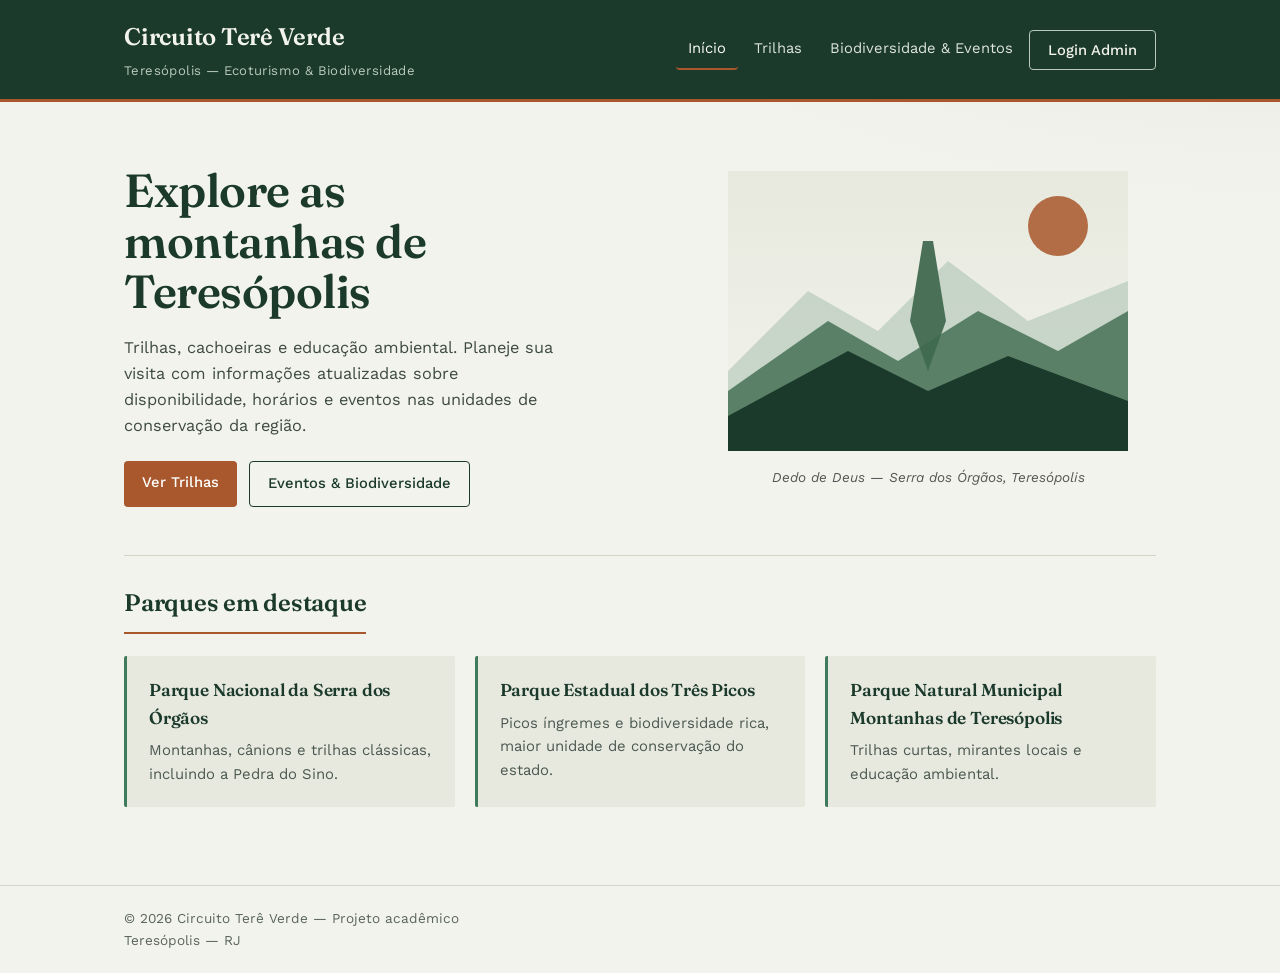
==== index.html @ c06bee24 "Replace image with SVG for 'Dedo de Deus' Replaced image with SVG representation of 'Dedo de Deus' a" ====
<!DOCTYPE html>
<html lang="pt-BR">
<head>
<meta charset="UTF-8" />
<meta name="viewport" content="width=device-width, initial-scale=1.0" />
<title>Circuito Terê Verde</title>
<link rel="stylesheet" href="css/style.css" />
<script defer src="js/main.js"></script>
</head>
<body>
<header class="site-header">
  <div class="container header-inner">
    <div class="brand">
      <h1>Circuito Terê Verde</h1>
      <p class="subtitle">Teresópolis — Ecoturismo &amp; Biodiversidade</p>
    </div>
    <nav class="nav">
      <a href="index.html" class="nav-link ativo">Início</a>
      <a href="trilhas.html" class="nav-link">Trilhas</a>
      <a href="biodiversidade.html" class="nav-link">Biodiversidade &amp; Eventos</a>
      <button id="openLogin" class="btn login-btn">Login Admin</button>
    </nav>
  </div>
</header>
<main class="container">
  <section class="hero">
    <div class="hero-left">
      <h2>Explore as montanhas de Teresópolis</h2>
      <p>Trilhas, cachoeiras e educação ambiental. Planeje sua visita com informações atualizadas sobre disponibilidade, horários e eventos nas unidades de conservação da região.</p>
      <div class="actions">
        <a href="trilhas.html" class="btn primary">Ver Trilhas</a>
        <a href="biodiversidade.html" class="btn ghost">Eventos &amp; Biodiversidade</a>
      </div>
    </div>
    <div class="hero-image">
      <!-- Desenho do Dedo de Deus — não precisa de arquivo externo -->
      <svg width="100%" height="280" viewBox="0 0 400 280" xmlns="http://www.w3.org/2000/svg">
        <defs>
          <linearGradient id="ceu" x1="0" y1="0" x2="0" y2="1">
            <stop offset="0%" stop-color="#e7e9de"/>
            <stop offset="100%" stop-color="#f2f3ec"/>
          </linearGradient>
        </defs>
        <rect width="400" height="280" fill="url(#ceu)"/>
        <circle cx="330" cy="55" r="30" fill="#a8582c" opacity="0.85"/>
        <polygon points="0,200 80,120 150,160 220,90 300,150 400,110 400,280 0,280" fill="#8fae9b" opacity="0.4"/>
        <!-- Dedo de Deus em destaque -->
        <polygon points="195,70 205,70 218,150 200,200 182,150" fill="#4a7058"/>
        <polygon points="0,220 100,150 170,190 250,140 330,180 400,140 400,280 0,280" fill="#3f6b4f" opacity="0.8"/>
        <polygon points="0,245 120,180 200,220 280,185 400,230 400,280 0,280" fill="#1b3a2b"/>
      </svg>
      <p style="text-align:center; font-size:0.85rem; color:#555; margin-top:0.5rem; font-style:italic;">
        Dedo de Deus — Serra dos Órgãos, Teresópolis
      </p>
    </div>
  </section>
  <section class="section">
    <h3>Parques em destaque</h3>
    <div class="cards">
      <article class="card">
        <h4>Parque Nacional da Serra dos Órgãos</h4>
        <p>Montanhas, cânions e trilhas clássicas, incluindo a Pedra do Sino.</p>
      </article>
      <article class="card">
        <h4>Parque Estadual dos Três Picos</h4>
        <p>Picos íngremes e biodiversidade rica, maior unidade de conservação do estado.</p>
      </article>
      <article class="card">
        <h4>Parque Natural Municipal Montanhas de Teresópolis</h4>
        <p>Trilhas curtas, mirantes locais e educação ambiental.</p>
      </article>
    </div>
  </section>
</main>
<footer class="site-footer">
  <div class="container">
    <div>© 2026 Circuito Terê Verde — Projeto acadêmico</div>
    <div>Teresópolis — RJ</div>
  </div>
</footer>
<div id="loginModal" class="modal" aria-hidden="true">
  <div class="modal-panel">
    <button id="closeLogin" class="modal-close" aria-label="Fechar">&times;</button>
    <h3>Acesso Administrativo</h3>
    <p class="muted">Área restrita para administradores do Circuito Terê Verde.</p>
    <input id="email" type="email" placeholder="Email" autocomplete="username" />
    <input id="senha" type="password" placeholder="Senha" autocomplete="current-password" />
    <div class="modal-actions">
      <button id="loginBtn" class="btn primary">Entrar</button>
      <button id="cancelLogin" class="btn ghost">Cancelar</button>
    </div>
    <p id="loginMsg" class="erro"></p>
    <p class="muted">⚠️ Demonstração acadêmica: este login roda só no navegador.</p>
  </div>
</div>
</body>
</html>
---- css/style.css ----
@import url('https://fonts.googleapis.com/css2?family=Fraunces:ital,opsz,wght@0,9..144,400;0,9..144,600;0,9..144,700;1,9..144,500&family=Work+Sans:wght@400;500;600&display=swap');

:root {
  --pinheiro: #1b3a2b;
  --trilha: #3f7a5d;
  --terracota: #a8582c;
  --neblina: #5c7a8a;
  --papel: #f2f3ec;
  --papel-alt: #e7e9de;
  --tinta: #17231c;
  --linha: #d3d6c7;
  --ok: #3f7a5d;
  --atencao: #a8582c;
  --alerta: #a13b2b;
}

* { box-sizing: border-box; }

body {
  margin: 0;
  font-family: "Work Sans", system-ui, sans-serif;
  color: var(--tinta);
  background:
    radial-gradient(1200px 500px at 100% -10%, rgba(63,122,93,0.08), transparent 60%),
    var(--papel);
  line-height: 1.6;
}

h1, h2, h3, h4 {
  font-family: "Fraunces", Georgia, serif;
  font-weight: 600;
  margin: 0;
  color: var(--pinheiro);
  letter-spacing: -0.01em;
}

.container {
  max-width: 1080px;
  margin: 0 auto;
  padding: 0 24px;
}

/* Header */
.site-header {
  background: var(--pinheiro);
  border-bottom: 3px solid var(--terracota);
}

.header-inner {
  display: flex;
  align-items: center;
  justify-content: space-between;
  flex-wrap: wrap;
  padding: 18px 24px;
  gap: 14px;
}

.brand h1 { font-size: 1.5rem; color: #f2f3ec; }
.subtitle {
  margin: 4px 0 0;
  font-size: 0.82rem;
  color: #b9c9bd;
  font-family: "Work Sans", sans-serif;
  letter-spacing: 0.03em;
}

.nav { display: flex; align-items: center; gap: 4px; flex-wrap: wrap; }

.nav-link {
  color: #dfe6df;
  text-decoration: none;
  padding: 8px 12px;
  border-radius: 4px;
  font-size: 0.92rem;
  border-bottom: 2px solid transparent;
  transition: border-color 0.15s ease, color 0.15s ease;
}
.nav-link:hover { color: #fff; }
.nav-link.ativo { color: #fff; border-bottom-color: var(--terracota); }

.btn {
  border: none;
  border-radius: 4px;
  padding: 10px 18px;
  font-size: 0.92rem;
  font-family: "Work Sans", sans-serif;
  font-weight: 500;
  cursor: pointer;
  text-decoration: none;
  display: inline-block;
  transition: transform 0.12s ease, box-shadow 0.12s ease;
}
.btn.primary { background: var(--terracota); color: #fff; }
.btn.primary:hover { background: #8f4a24; }
.btn.ghost { background: transparent; border: 1.5px solid var(--pinheiro); color: var(--pinheiro); }
.btn.ghost:hover { background: rgba(27,58,43,0.06); }
.btn.login-btn { background: transparent; border: 1.5px solid #b9c9bd; color: #f2f3ec; }
.btn.login-btn:hover { border-color: var(--terracota); color: #fff; }
.btn.danger { background: #fff; color: var(--alerta); border: 1px solid var(--alerta); }
.btn.small { padding: 5px 10px; font-size: 0.8rem; }

/* Hero */
.hero {
  display: flex;
  gap: 40px;
  align-items: center;
  padding: 64px 0 48px;
  flex-wrap: wrap;
  position: relative;
}
.hero-left { flex: 1 1 380px; }
.hero-left h2 {
  font-size: clamp(2.1rem, 4vw, 2.9rem);
  line-height: 1.08;
  margin-bottom: 18px;
  max-width: 11ch;
}
.hero-left p {
  max-width: 46ch;
  color: #3d4a41;
  font-size: 1.02rem;
}
.hero-image { flex: 1 1 300px; text-align: center; }
.hero-image img { max-width: 100%; filter: drop-shadow(0 12px 24px rgba(27,58,43,0.18)); }
.actions { display: flex; gap: 12px; margin-top: 22px; flex-wrap: wrap; }

.section { padding: 28px 0 48px; border-top: 1px solid var(--linha); }
.section h3 {
  font-size: 1.5rem;
  margin-bottom: 22px;
  padding-bottom: 10px;
  border-bottom: 2px solid var(--terracota);
  display: inline-block;
}

.cards {
  display: grid;
  grid-template-columns: repeat(auto-fit, minmax(240px, 1fr));
  gap: 20px;
}
.card {
  background: var(--papel-alt);
  border-left: 3px solid var(--trilha);
  border-radius: 2px;
  padding: 20px 22px;
}
.card h4 { font-size: 1.08rem; margin: 0 0 8px; }
.card p { margin: 0; color: #4b5850; font-size: 0.93rem; }

/* Badge de disponibilidade */
.badge {
  display: inline-block;
  padding: 4px 12px;
  border-radius: 3px;
  font-size: 0.76rem;
  font-weight: 600;
  font-family: "Work Sans", sans-serif;
  letter-spacing: 0.02em;
}
.badge.disponivel { background: #dfeee4; color: #235c3f; }
.badge.manutencao, .badge.lotado { background: #f3e3d3; color: #7a4620; }
.badge.fechado, .badge.cancelado { background: #f2dcd8; color: #8a2f20; }

/* Listas de trilhas/eventos (páginas públicas) */
.list-item {
  background: #fff;
  border: 1px solid var(--linha);
  border-left: 3px solid var(--neblina);
  border-radius: 2px;
  padding: 18px 20px;
  margin-bottom: 14px;
  display: flex;
  justify-content: space-between;
  gap: 14px;
  flex-wrap: wrap;
}
.list-item-foto {
  width: 88px;
  height: 88px;
  object-fit: cover;
  border-radius: 2px;
  border: 1px solid var(--linha);
  flex-shrink: 0;
}
.list-item .info { flex: 1 1 200px; }
.list-item .info h4 { margin: 0 0 4px; font-size: 1.05rem; }
.list-item .info .descricao { font-size: 0.88rem; margin-top: 6px; color: #4b5850; }
.list-item .info .saiba-mais {
  display: inline-block;
  margin-top: 8px;
  font-size: 0.85rem;
  color: var(--terracota);
  text-decoration: none;
  font-weight: 500;
}
.list-item .info .saiba-mais:hover { text-decoration: underline; }
.list-item .info p { margin: 2px 0; color: #5a655d; font-size: 0.9rem; }
.list-item .status { text-align: right; }
.list-item .status .horario { display: block; font-size: 0.82rem; color: #5a655d; margin-top: 8px; }

.empty-msg { color: #5a655d; font-style: italic; }

/* Admin */
.admin-table {
  width: 100%;
  border-collapse: collapse;
  background: #fff;
  border: 1px solid var(--linha);
  border-radius: 2px;
  overflow: hidden;
  margin-bottom: 30px;
}
.admin-table th, .admin-table td {
  text-align: left;
  padding: 11px 14px;
  border-bottom: 1px solid var(--linha);
  font-size: 0.9rem;
}
.admin-table th {
  background: var(--pinheiro);
  color: #e7e9de;
  font-family: "Work Sans", sans-serif;
  font-weight: 500;
  font-size: 0.82rem;
  letter-spacing: 0.03em;
}
.admin-actions { display: flex; gap: 10px; margin: 12px 0 34px; }

.aviso-seguranca {
  background: #f3e3d3;
  border-left: 3px solid var(--terracota);
  color: #6b4020;
  padding: 14px 18px;
  border-radius: 2px;
  font-size: 0.85rem;
  margin-bottom: 24px;
}

/* Modal */
.modal {
  position: fixed;
  inset: 0;
  background: rgba(23,35,28,0.55);
  display: none;
  align-items: center;
  justify-content: center;
  padding: 16px;
  z-index: 50;
}
.modal[aria-hidden="false"] { display: flex; }
.modal-panel {
  background: var(--papel);
  border-top: 3px solid var(--terracota);
  border-radius: 2px;
  padding: 26px;
  width: 100%;
  max-width: 380px;
  position: relative;
}
.modal-close {
  position: absolute;
  top: 12px;
  right: 14px;
  background: none;
  border: none;
  font-size: 1.3rem;
  cursor: pointer;
  color: var(--pinheiro);
}
.modal input, .modal select {
  width: 100%;
  padding: 10px 12px;
  margin: 8px 0;
  border: 1px solid var(--linha);
  border-radius: 3px;
  font-size: 0.9rem;
  font-family: "Work Sans", sans-serif;
  background: #fff;
}
.modal label { font-size: 0.83rem; color: #5a655d; display: block; margin-top: 10px; }
.modal-actions { display: flex; gap: 10px; margin-top: 14px; }
.muted { color: #5a655d; font-size: 0.85rem; }
.erro { color: var(--alerta); font-size: 0.85rem; min-height: 18px; }

.site-footer {
  border-top: 1px solid var(--linha);
  padding: 22px 0;
  color: #5a655d;
  font-size: 0.85rem;
  margin-top: 30px;
}
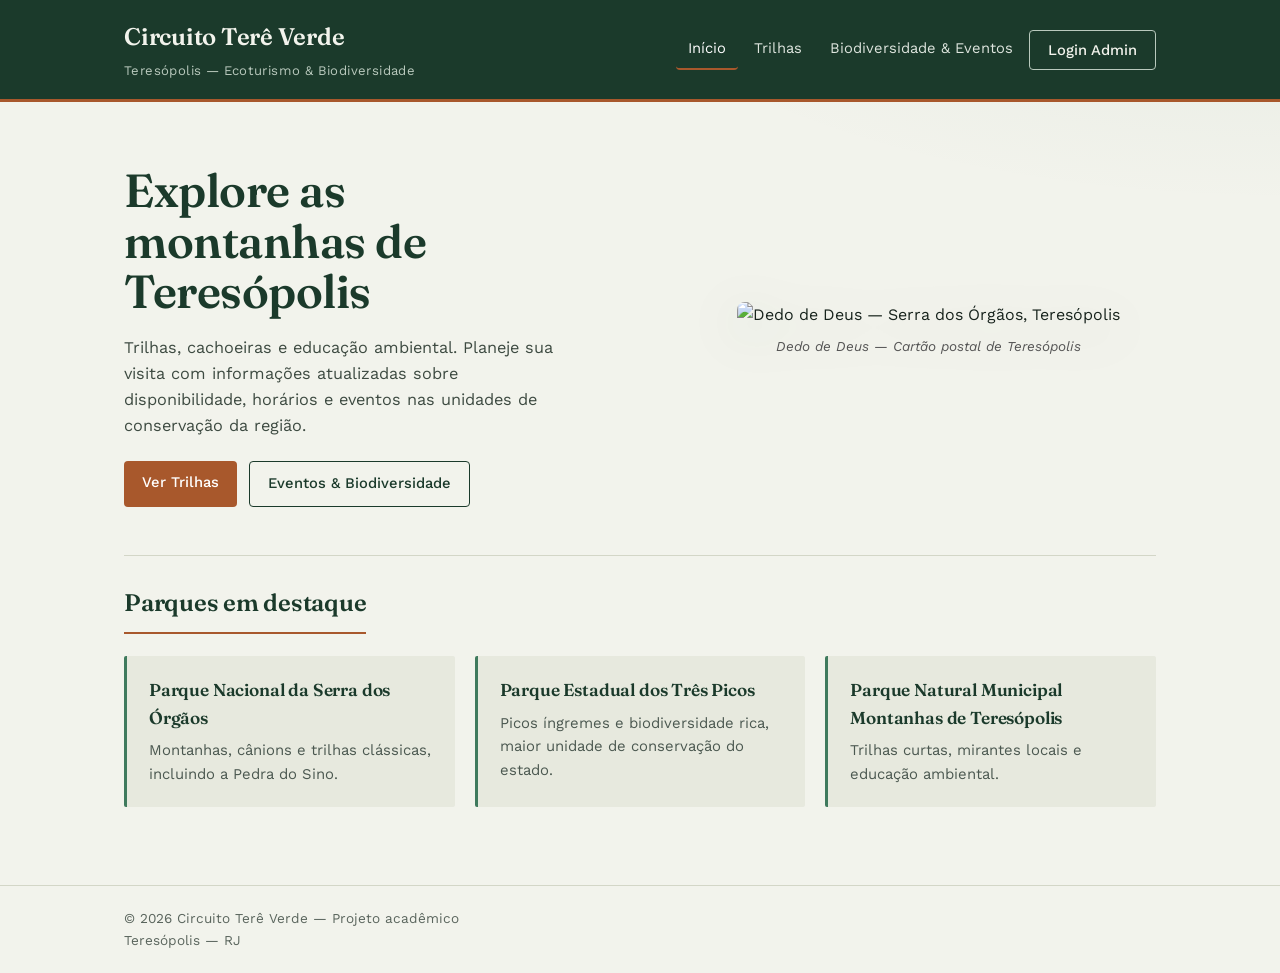
==== commit 3f6cfeab: "Replace SVG with image of Dedo de Deus Replaced SVG graphic with an image of Dedo de Deus and update" ====
--- a/index.html
+++ b/index.html
@@ -33,24 +33,12 @@
       </div>
     </div>
     <div class="hero-image">
-      <!-- Desenho do Dedo de Deus — não precisa de arquivo externo -->
-      <svg width="100%" height="280" viewBox="0 0 400 280" xmlns="http://www.w3.org/2000/svg">
-        <defs>
-          <linearGradient id="ceu" x1="0" y1="0" x2="0" y2="1">
-            <stop offset="0%" stop-color="#e7e9de"/>
-            <stop offset="100%" stop-color="#f2f3ec"/>
-          </linearGradient>
-        </defs>
-        <rect width="400" height="280" fill="url(#ceu)"/>
-        <circle cx="330" cy="55" r="30" fill="#a8582c" opacity="0.85"/>
-        <polygon points="0,200 80,120 150,160 220,90 300,150 400,110 400,280 0,280" fill="#8fae9b" opacity="0.4"/>
-        <!-- Dedo de Deus em destaque -->
-        <polygon points="195,70 205,70 218,150 200,200 182,150" fill="#4a7058"/>
-        <polygon points="0,220 100,150 170,190 250,140 330,180 400,140 400,280 0,280" fill="#3f6b4f" opacity="0.8"/>
-        <polygon points="0,245 120,180 200,220 280,185 400,230 400,280 0,280" fill="#1b3a2b"/>
-      </svg>
+      <img 
+        src="https://upload.wikimedia.org/wikipedia/commons/7/7c/Dedo_de_Deus_Teresopolis_RJ.jpg"
+        alt="Dedo de Deus — Serra dos Órgãos, Teresópolis"
+        style="width: 100%; height: auto; border-radius: 8px;">
       <p style="text-align:center; font-size:0.85rem; color:#555; margin-top:0.5rem; font-style:italic;">
-        Dedo de Deus — Serra dos Órgãos, Teresópolis
+        Dedo de Deus — Cartão postal de Teresópolis
       </p>
     </div>
   </section>
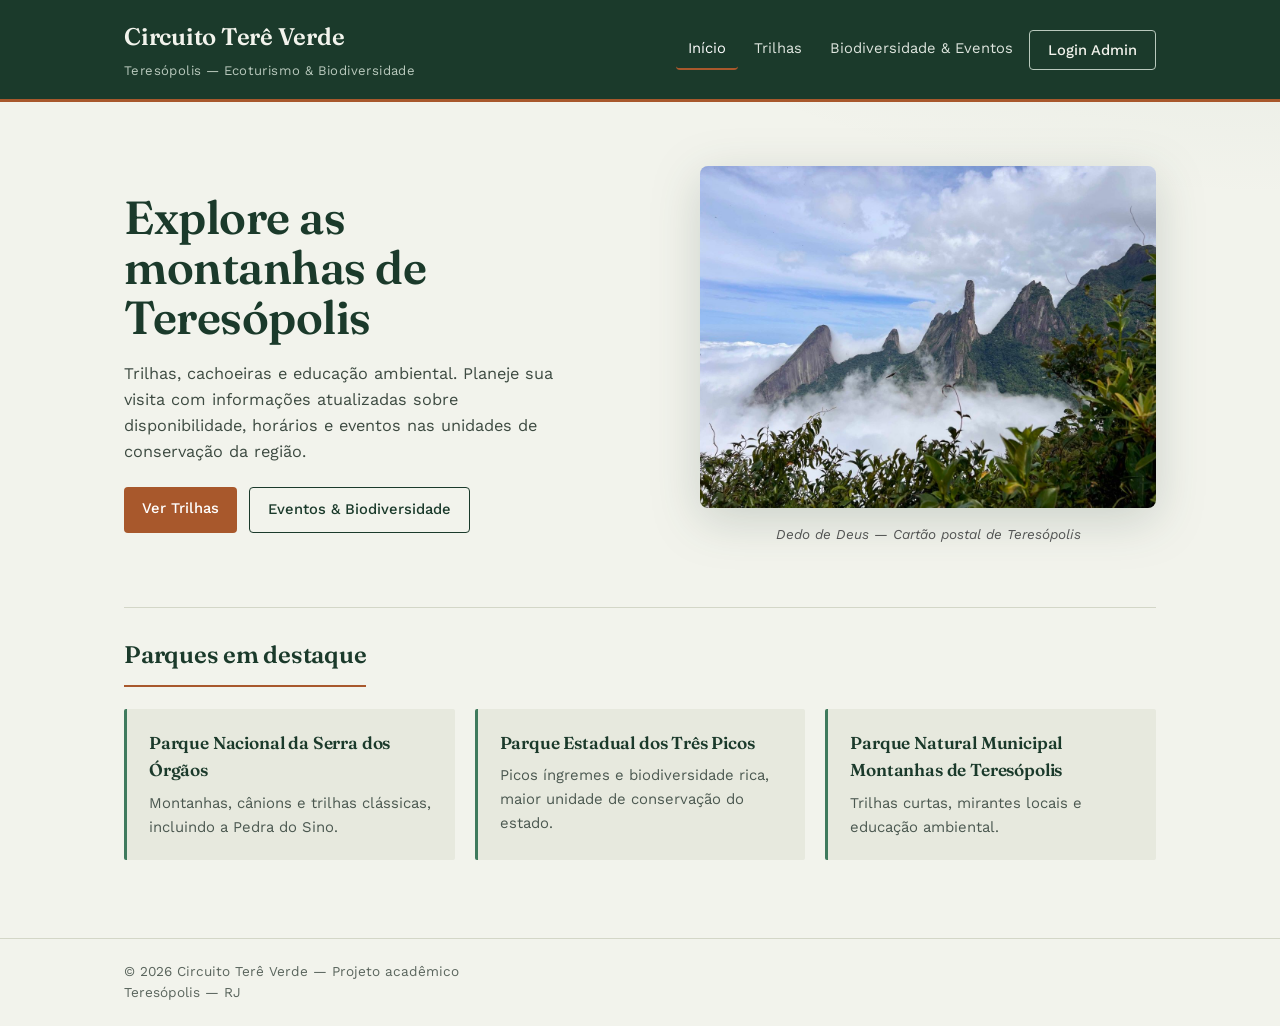
==== commit e2fe17fd: "Update index.html" ====
--- a/index.html
+++ b/index.html
@@ -34,7 +34,7 @@
     </div>
     <div class="hero-image">
       <img 
-        src="https://upload.wikimedia.org/wikipedia/commons/7/7c/Dedo_de_Deus_Teresopolis_RJ.jpg"
+        src="images/dedo-de-deus.jpg"
         alt="Dedo de Deus — Serra dos Órgãos, Teresópolis"
         style="width: 100%; height: auto; border-radius: 8px;">
       <p style="text-align:center; font-size:0.85rem; color:#555; margin-top:0.5rem; font-style:italic;">
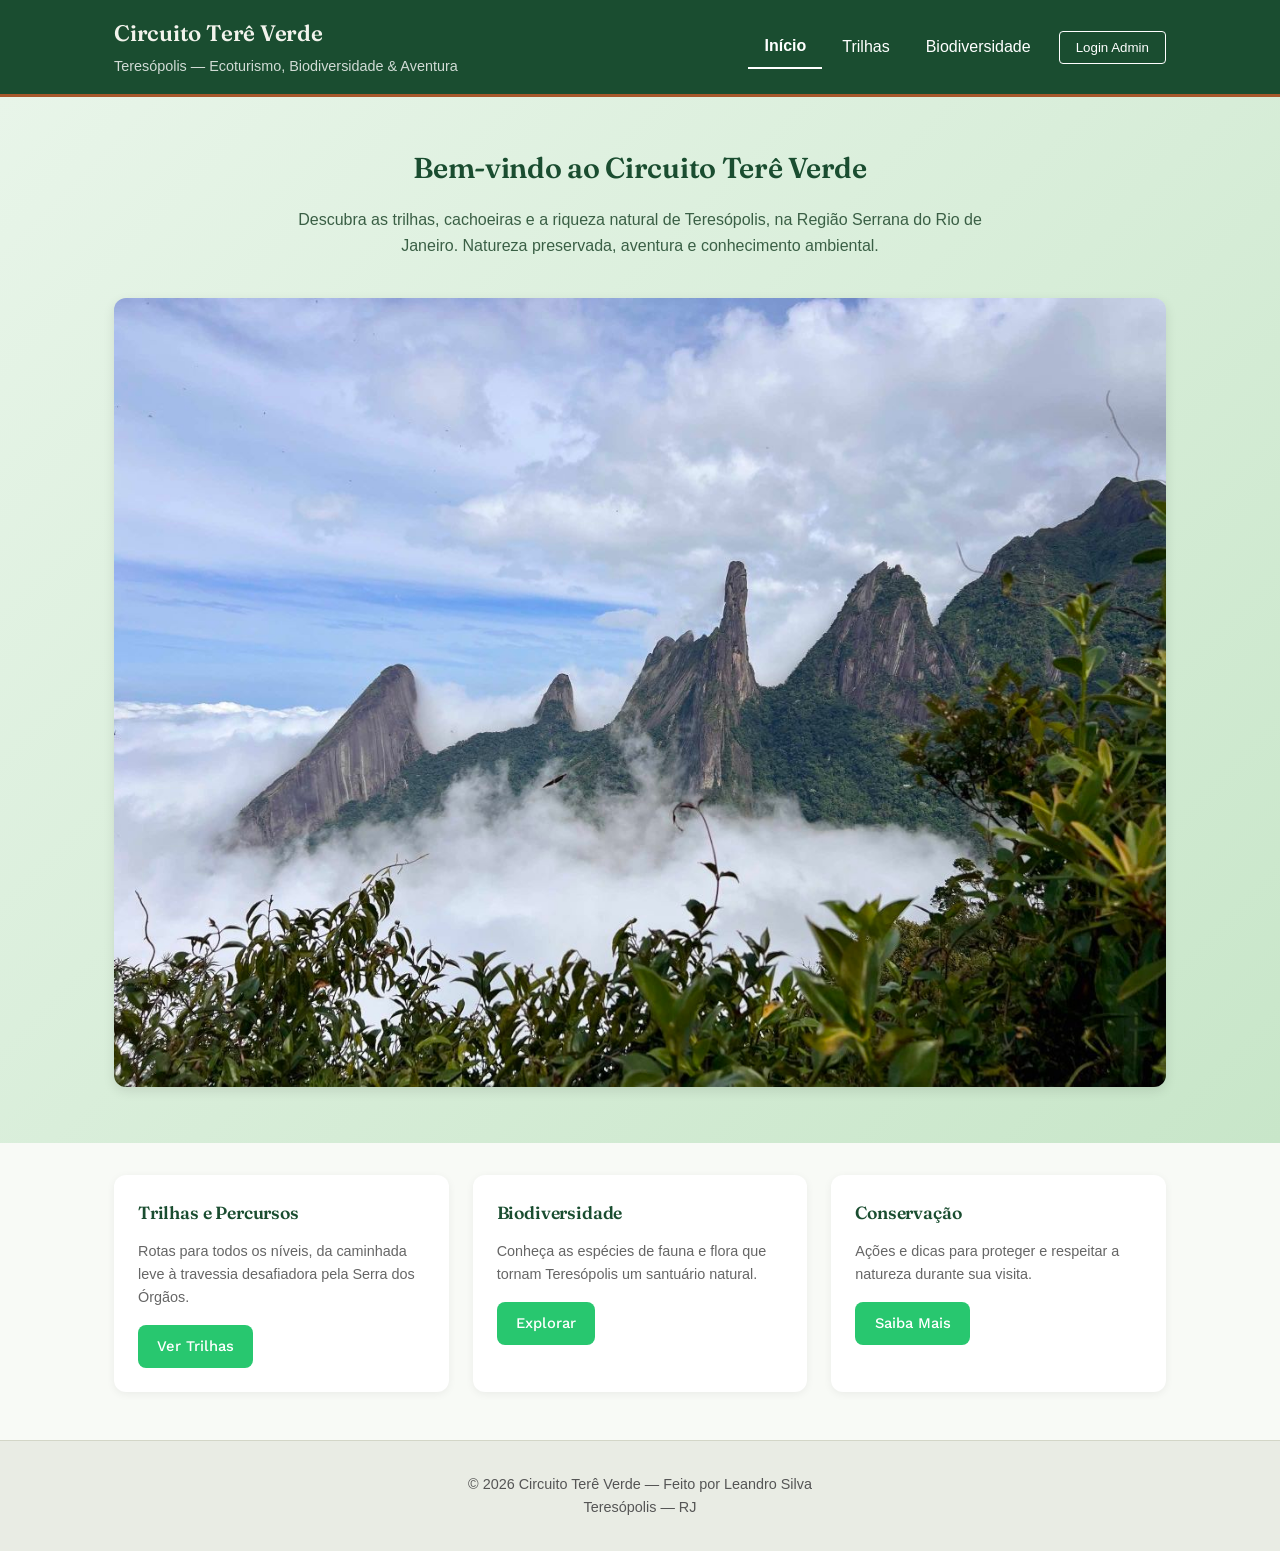
==== commit 96b12b0c: "Update index.html" ====
--- a/index.html
+++ b/index.html
@@ -3,83 +3,194 @@
 <head>
 <meta charset="UTF-8" />
 <meta name="viewport" content="width=device-width, initial-scale=1.0" />
+<!-- PWA - Manifesto e cor do tema -->
+<link rel="manifest" href="manifest.json">
+<meta name="theme-color" content="#1a4d30">
+<!-- Fim PWA -->
 <title>Circuito Terê Verde</title>
 <link rel="stylesheet" href="css/style.css" />
 <script defer src="js/main.js"></script>
+<style>
+* {
+  margin: 0;
+  padding: 0;
+  box-sizing: border-box;
+  font-family: 'Segoe UI', Roboto, sans-serif;
+}
+body {
+  background-color: #f8faf6;
+  color: #1f2e25;
+  line-height: 1.6;
+}
+.container {
+  max-width: 1100px;
+  margin: 0 auto;
+  padding: 0 1.5rem;
+}
+.site-header {
+  background-color: #1a4d30;
+  color: white;
+  padding: 1rem 0;
+}
+.header-inner {
+  display: flex;
+  justify-content: space-between;
+  align-items: center;
+  flex-wrap: wrap;
+  gap: 1rem;
+}
+.brand h1 {
+  font-size: 1.4rem;
+  margin-bottom: 0.2rem;
+}
+.brand p {
+  font-size: 0.9rem;
+  opacity: 0.8;
+}
+.nav a {
+  color: white;
+  text-decoration: none;
+  padding: 0.5rem 1rem;
+  display: inline-block;
+}
+.nav a.ativo {
+  border-bottom: 2px solid #fff;
+  font-weight: bold;
+}
+.nav button {
+  background: transparent;
+  border: 1px solid white;
+  color: white;
+  padding: 0.5rem 1rem;
+  border-radius: 4px;
+  cursor: pointer;
+  margin-left: 0.5rem;
+}
+
+.hero {
+  padding: 3rem 1rem;
+  text-align: center;
+  background: linear-gradient(135deg, #e8f5e9 0%, #c8e6c9 100%);
+  margin-bottom: 2rem;
+}
+.hero h2 {
+  font-size: 1.8rem;
+  color: #1a4d30;
+  margin-bottom: 1rem;
+}
+.hero p {
+  font-size: 1rem;
+  color: #3a5f45;
+  max-width: 700px;
+  margin: 0 auto 1.5rem;
+}
+.hero-img {
+  max-width: 100%;
+  height: auto;
+  border-radius: 12px;
+  box-shadow: 0 4px 12px rgba(0,0,0,0.1);
+  margin-top: 1rem;
+}
+
+.destaques {
+  display: grid;
+  grid-template-columns: repeat(auto-fit, minmax(280px, 1fr));
+  gap: 1.5rem;
+  margin-bottom: 3rem;
+}
+.destaque-card {
+  background: white;
+  border-radius: 12px;
+  padding: 1.5rem;
+  box-shadow: 0 2px 8px rgba(0,0,0,0.06);
+  transition: transform 0.3s ease;
+}
+.destaque-card:hover {
+  transform: translateY(-4px);
+}
+.destaque-card h3 {
+  color: #1a4d30;
+  margin-bottom: 0.8rem;
+  font-size: 1.1rem;
+}
+.destaque-card p {
+  color: #666;
+  font-size: 0.9rem;
+  margin-bottom: 1rem;
+}
+.btn {
+  display: inline-block;
+  padding: 0.6rem 1.2rem;
+  background: #28c76f;
+  color: white;
+  text-decoration: none;
+  border-radius: 8px;
+  font-weight: 500;
+  transition: background 0.2s;
+}
+.btn:hover {
+  background: #21b05f;
+}
+
+.site-footer {
+  text-align: center;
+  padding: 2rem;
+  color: #555;
+  font-size: 0.9rem;
+  margin-top: 3rem;
+  background: #e9ece4;
+}
+</style>
 </head>
 <body>
 <header class="site-header">
   <div class="container header-inner">
     <div class="brand">
       <h1>Circuito Terê Verde</h1>
-      <p class="subtitle">Teresópolis — Ecoturismo &amp; Biodiversidade</p>
+      <p>Teresópolis — Ecoturismo, Biodiversidade &amp; Aventura</p>
     </div>
     <nav class="nav">
-      <a href="index.html" class="nav-link ativo">Início</a>
-      <a href="trilhas.html" class="nav-link">Trilhas</a>
-      <a href="biodiversidade.html" class="nav-link">Biodiversidade &amp; Eventos</a>
-      <button id="openLogin" class="btn login-btn">Login Admin</button>
+      <a href="index.html" class="ativo">Início</a>
+      <a href="trilhas.html">Trilhas</a>
+      <a href="biodiversidade.html">Biodiversidade</a>
+      <button>Login Admin</button>
     </nav>
   </div>
 </header>
-<main class="container">
+
+<main>
   <section class="hero">
-    <div class="hero-left">
-      <h2>Explore as montanhas de Teresópolis</h2>
-      <p>Trilhas, cachoeiras e educação ambiental. Planeje sua visita com informações atualizadas sobre disponibilidade, horários e eventos nas unidades de conservação da região.</p>
-      <div class="actions">
-        <a href="trilhas.html" class="btn primary">Ver Trilhas</a>
-        <a href="biodiversidade.html" class="btn ghost">Eventos &amp; Biodiversidade</a>
-      </div>
-    </div>
-    <div class="hero-image">
-      <img 
-        src="images/dedo-de-deus.jpg"
-        alt="Dedo de Deus — Serra dos Órgãos, Teresópolis"
-        style="width: 100%; height: auto; border-radius: 8px;">
-      <p style="text-align:center; font-size:0.85rem; color:#555; margin-top:0.5rem; font-style:italic;">
-        Dedo de Deus — Cartão postal de Teresópolis
-      </p>
+    <div class="container">
+      <h2>Bem-vindo ao Circuito Terê Verde</h2>
+      <p>Descubra as trilhas, cachoeiras e a riqueza natural de Teresópolis, na Região Serrana do Rio de Janeiro. Natureza preservada, aventura e conhecimento ambiental.</p>
+      <img src="images/dedo-de-deus.jpg" alt="Dedo de Deus - Teresópolis" class="hero-img" />
     </div>
   </section>
-  <section class="section">
-    <h3>Parques em destaque</h3>
-    <div class="cards">
-      <article class="card">
-        <h4>Parque Nacional da Serra dos Órgãos</h4>
-        <p>Montanhas, cânions e trilhas clássicas, incluindo a Pedra do Sino.</p>
-      </article>
-      <article class="card">
-        <h4>Parque Estadual dos Três Picos</h4>
-        <p>Picos íngremes e biodiversidade rica, maior unidade de conservação do estado.</p>
-      </article>
-      <article class="card">
-        <h4>Parque Natural Municipal Montanhas de Teresópolis</h4>
-        <p>Trilhas curtas, mirantes locais e educação ambiental.</p>
-      </article>
+
+  <section class="container">
+    <div class="destaques">
+      <div class="destaque-card">
+        <h3>Trilhas e Percursos</h3>
+        <p>Rotas para todos os níveis, da caminhada leve à travessia desafiadora pela Serra dos Órgãos.</p>
+        <a href="trilhas.html" class="btn">Ver Trilhas</a>
+      </div>
+      <div class="destaque-card">
+        <h3>Biodiversidade</h3>
+        <p>Conheça as espécies de fauna e flora que tornam Teresópolis um santuário natural.</p>
+        <a href="biodiversidade.html" class="btn">Explorar</a>
+      </div>
+      <div class="destaque-card">
+        <h3>Conservação</h3>
+        <p>Ações e dicas para proteger e respeitar a natureza durante sua visita.</p>
+        <a href="#" class="btn">Saiba Mais</a>
+      </div>
     </div>
   </section>
 </main>
+
 <footer class="site-footer">
-  <div class="container">
-    <div>© 2026 Circuito Terê Verde — Projeto acadêmico</div>
-    <div>Teresópolis — RJ</div>
-  </div>
+  <div>© 2026 Circuito Terê Verde — Feito por Leandro Silva</div>
+  <div>Teresópolis — RJ</div>
 </footer>
-<div id="loginModal" class="modal" aria-hidden="true">
-  <div class="modal-panel">
-    <button id="closeLogin" class="modal-close" aria-label="Fechar">&times;</button>
-    <h3>Acesso Administrativo</h3>
-    <p class="muted">Área restrita para administradores do Circuito Terê Verde.</p>
-    <input id="email" type="email" placeholder="Email" autocomplete="username" />
-    <input id="senha" type="password" placeholder="Senha" autocomplete="current-password" />
-    <div class="modal-actions">
-      <button id="loginBtn" class="btn primary">Entrar</button>
-      <button id="cancelLogin" class="btn ghost">Cancelar</button>
-    </div>
-    <p id="loginMsg" class="erro"></p>
-    <p class="muted">⚠️ Demonstração acadêmica: este login roda só no navegador.</p>
-  </div>
-</div>
 </body>
 </html>
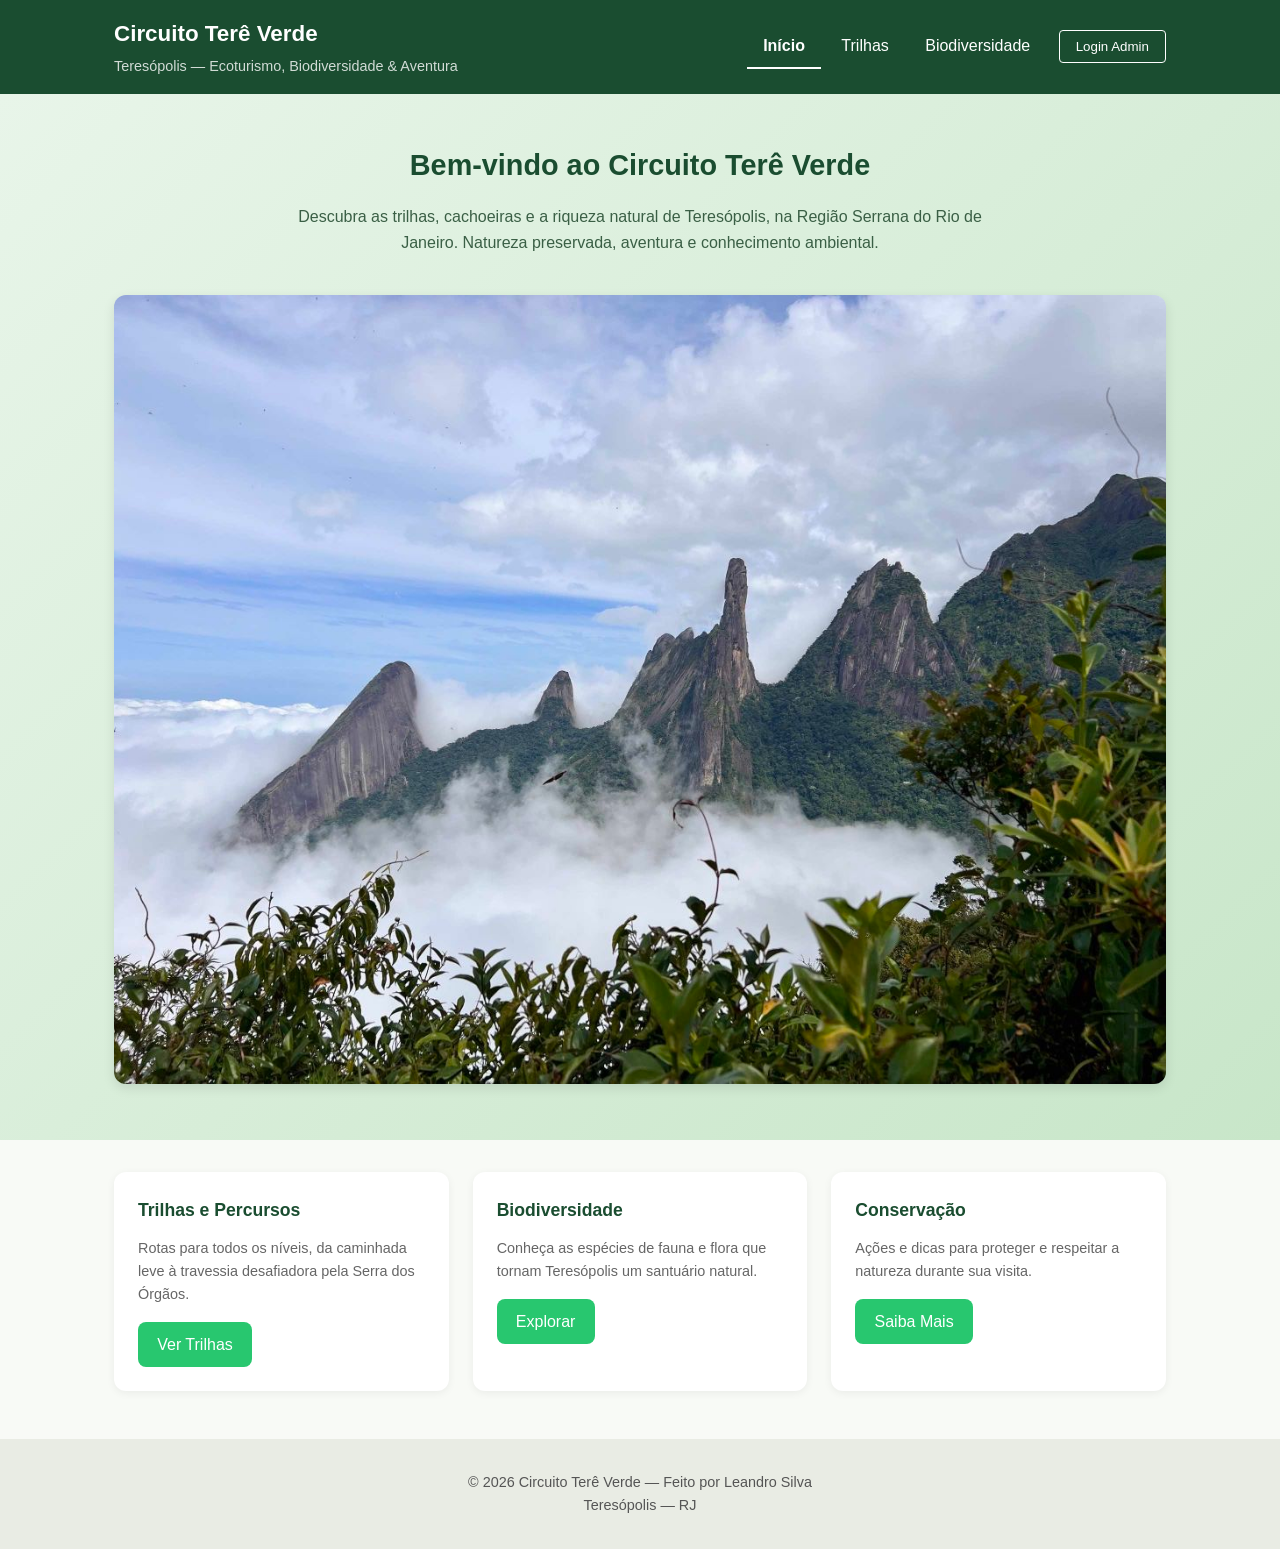
==== commit af9491fc: "Update index.html" ====
--- a/index.html
+++ b/index.html
@@ -3,13 +3,13 @@
 <head>
 <meta charset="UTF-8" />
 <meta name="viewport" content="width=device-width, initial-scale=1.0" />
-<!-- PWA - Manifesto e cor do tema -->
+
+<!-- PWA - Manifesto e Cor do Tema -->
 <link rel="manifest" href="manifest.json">
 <meta name="theme-color" content="#1a4d30">
 <!-- Fim PWA -->
+
 <title>Circuito Terê Verde</title>
-<link rel="stylesheet" href="css/style.css" />
-<script defer src="js/main.js"></script>
 <style>
 * {
   margin: 0;
